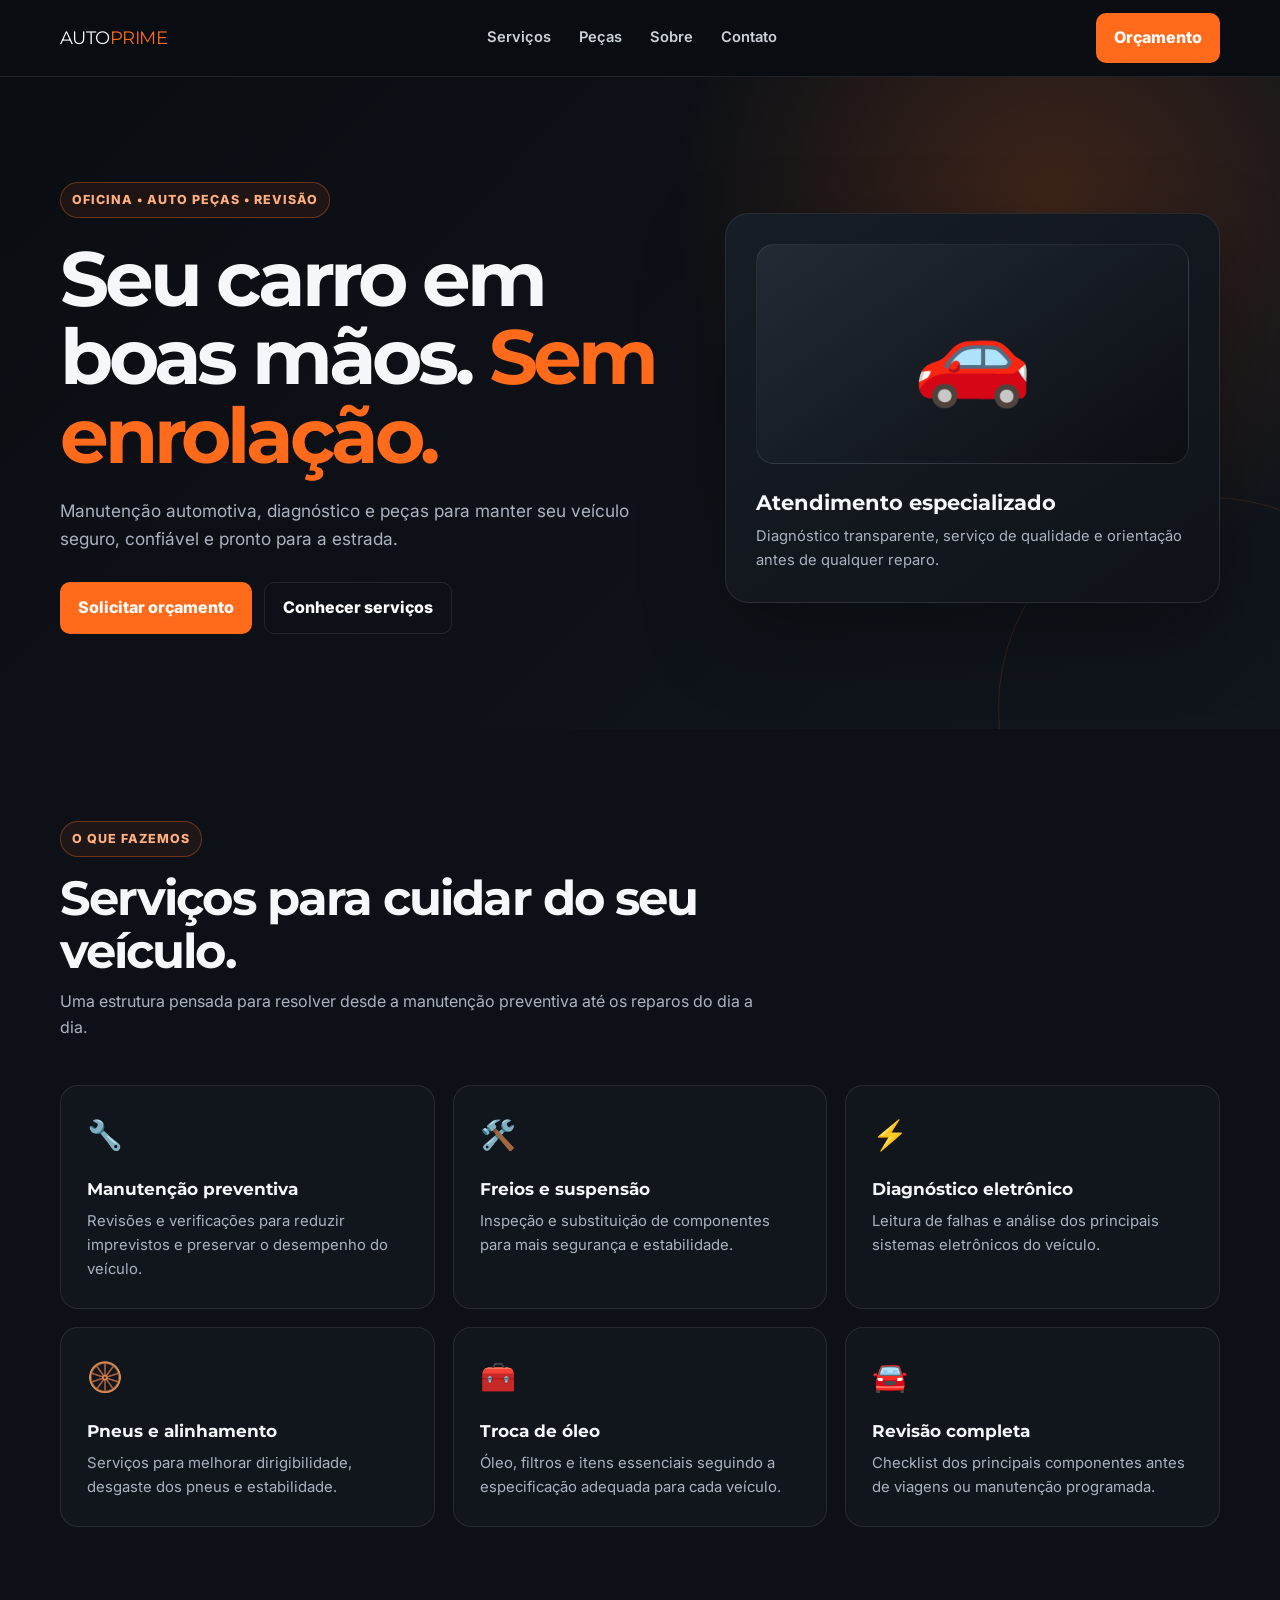
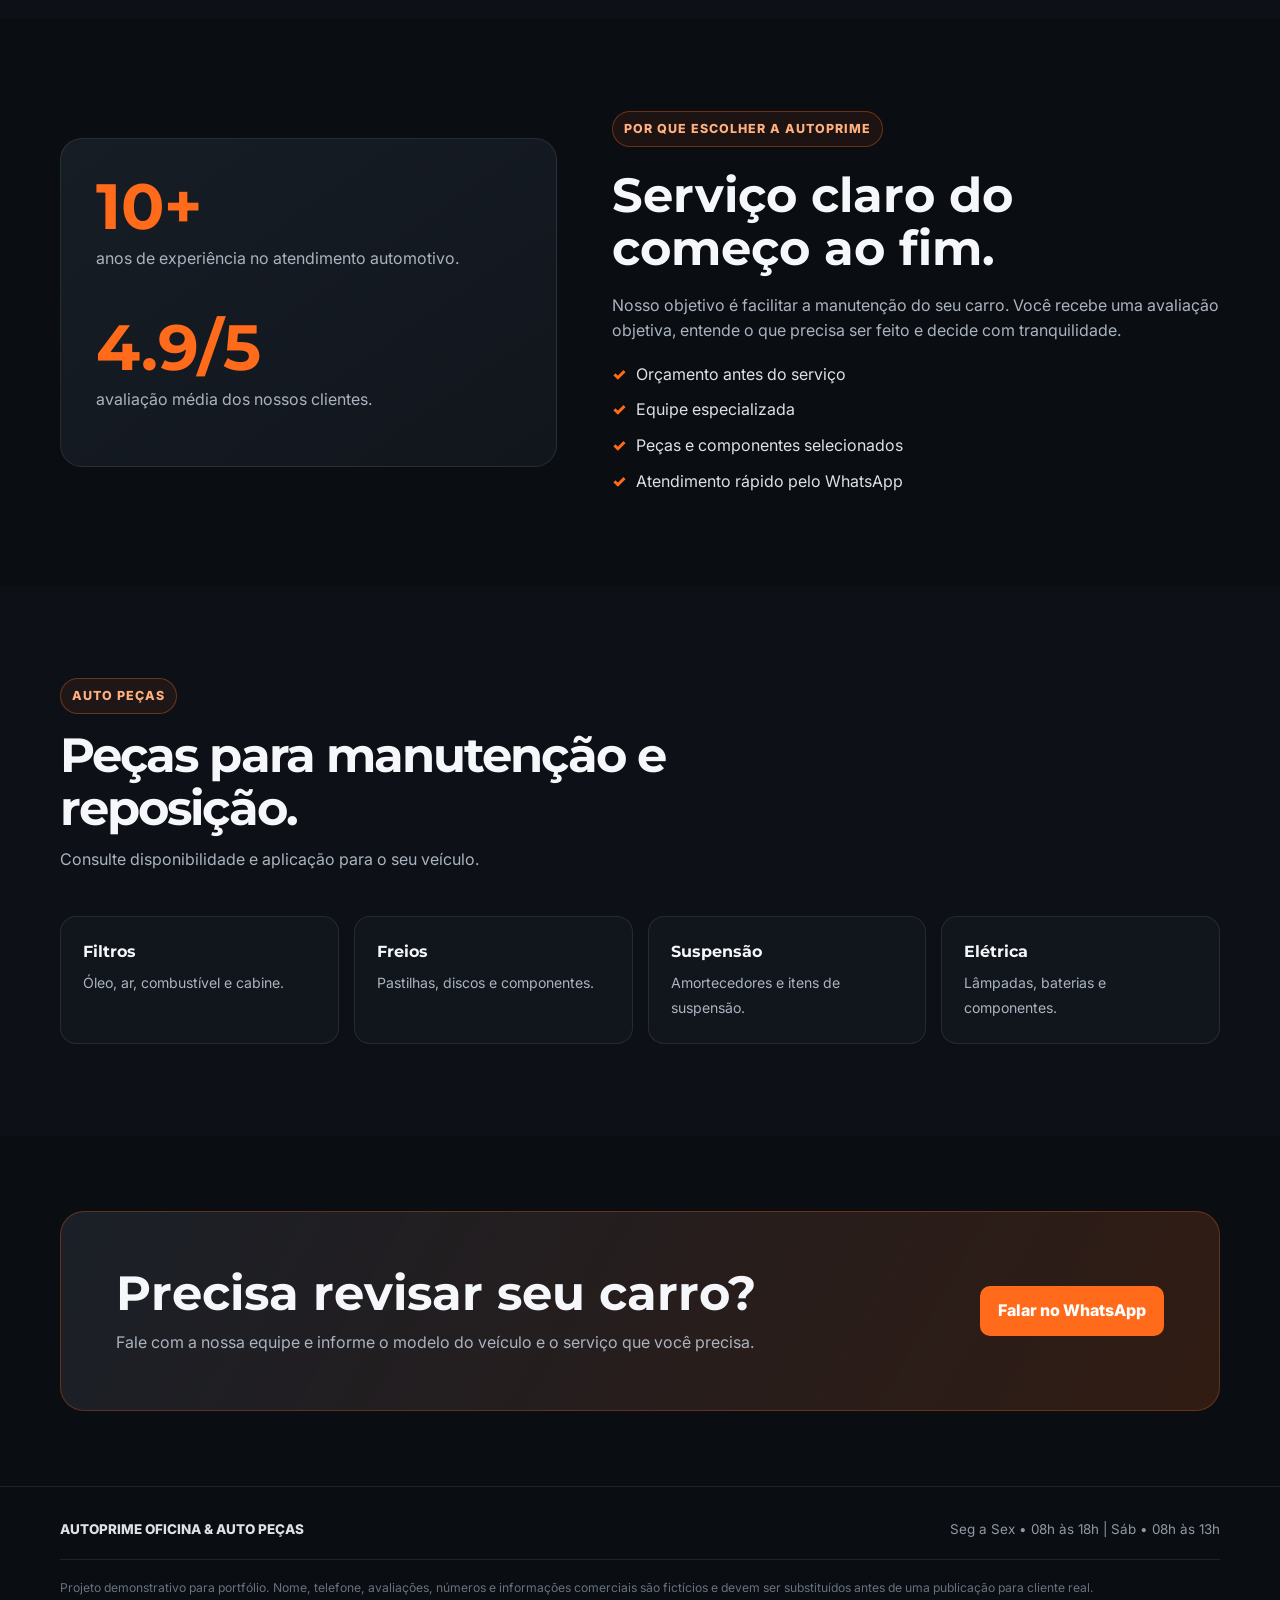
==== index.html @ 8d93ca5b "feat: criar landing page da oficina e auto peças" ====
<!DOCTYPE html>
<html lang="pt-BR">
<head>
  <meta charset="UTF-8">
  <meta name="viewport" content="width=device-width, initial-scale=1.0">
  <meta name="description" content="AutoPrime Oficina & Auto Peças. Manutenção automotiva, revisão e peças para seu veículo.">
  <title>AutoPrime | Oficina & Auto Peças</title>
  <link rel="preconnect" href="https://fonts.googleapis.com">
  <link rel="preconnect" href="https://fonts.gstatic.com" crossorigin>
  <link href="https://fonts.googleapis.com/css2?family=Inter:wght@400;500;600;700;800&family=Montserrat:wght@700;800;900&display=swap" rel="stylesheet">
  <style>
    :root{--bg:#0a0d12;--surface:#11161d;--surface2:#171d25;--text:#f5f7fa;--muted:#aab3bf;--accent:#ff6b1a;--accent2:#ff8a3d;--line:rgba(255,255,255,.09);--max:1160px}
    *{box-sizing:border-box;margin:0;padding:0}
    html{scroll-behavior:smooth}
    body{font-family:Inter,Arial,sans-serif;background:var(--bg);color:var(--text);line-height:1.6}
    a{text-decoration:none;color:inherit}
    .container{width:min(var(--max),92%);margin:auto}
    .nav{position:sticky;top:0;z-index:20;background:rgba(10,13,18,.88);backdrop-filter:blur(14px);border-bottom:1px solid var(--line)}
    .nav-inner{height:76px;display:flex;align-items:center;justify-content:space-between}
    .logo{font-family:Montserrat;font-size:1.15rem;letter-spacing:-.03em}.logo span{color:var(--accent)}
    .links{display:flex;gap:28px;align-items:center;color:#cbd2da;font-size:.92rem;font-weight:600}.links a:hover{color:#fff}
    .nav-cta,.btn{background:var(--accent);color:#fff;padding:12px 18px;border-radius:10px;font-weight:800;display:inline-flex;align-items:center;justify-content:center;transition:.2s}.nav-cta:hover,.btn:hover{background:var(--accent2);transform:translateY(-2px)}
    .menu{display:none;background:none;border:0;color:#fff;font-size:1.5rem}
    .hero{position:relative;overflow:hidden;padding:105px 0 95px;background:radial-gradient(circle at 82% 20%,rgba(255,107,26,.2),transparent 32%),linear-gradient(135deg,#0a0d12,#11161d)}
    .hero:after{content:"";position:absolute;width:420px;height:420px;border:1px solid rgba(255,107,26,.15);border-radius:50%;right:-140px;bottom:-190px}
    .hero-grid{display:grid;grid-template-columns:1.1fr .9fr;gap:60px;align-items:center;position:relative;z-index:1}
    .eyebrow{display:inline-flex;padding:7px 11px;border:1px solid rgba(255,107,26,.35);border-radius:999px;color:#ffb07e;background:rgba(255,107,26,.08);font-size:.78rem;font-weight:800;text-transform:uppercase;letter-spacing:.08em;margin-bottom:22px}
    h1{font-family:Montserrat;font-size:clamp(2.5rem,6vw,5rem);line-height:1.02;letter-spacing:-.055em;margin-bottom:22px}h1 span{color:var(--accent)}
    .hero p{max-width:620px;color:var(--muted);font-size:1.08rem;margin-bottom:30px}.actions{display:flex;gap:12px;flex-wrap:wrap}.btn.secondary{background:transparent;border:1px solid var(--line)}.btn.secondary:hover{background:var(--surface2)}
    .hero-card{background:linear-gradient(145deg,#171d25,#0f1319);border:1px solid var(--line);border-radius:24px;padding:30px;box-shadow:0 30px 80px rgba(0,0,0,.35)}
    .car-icon{height:220px;border-radius:18px;background:linear-gradient(145deg,#222a34,#0b0e13);display:flex;align-items:center;justify-content:center;font-size:6rem;margin-bottom:22px;border:1px solid var(--line)}
    .hero-card h3{font-family:Montserrat;font-size:1.3rem;margin-bottom:6px}.hero-card p{font-size:.92rem;margin:0}
    section{padding:92px 0}.section-head{max-width:700px;margin-bottom:44px}.section-head .eyebrow{margin-bottom:15px}.section-head h2{font-family:Montserrat;font-size:clamp(2rem,4vw,3rem);letter-spacing:-.04em;line-height:1.1;margin-bottom:12px}.section-head p{color:var(--muted)}
    .services{background:#0d1117}.grid{display:grid;grid-template-columns:repeat(3,1fr);gap:18px}.card{background:var(--surface);border:1px solid var(--line);border-radius:18px;padding:26px;transition:.25s}.card:hover{transform:translateY(-5px);border-color:rgba(255,107,26,.35)}.icon{font-size:1.8rem;margin-bottom:17px}.card h3{font-family:Montserrat;font-size:1.08rem;margin-bottom:8px}.card p{color:var(--muted);font-size:.93rem}
    .about-grid{display:grid;grid-template-columns:.9fr 1.1fr;gap:55px;align-items:center}.about-box{background:linear-gradient(145deg,var(--surface2),var(--surface));border:1px solid var(--line);border-radius:22px;padding:35px}.about-box strong{font-family:Montserrat;font-size:4rem;line-height:1;color:var(--accent);display:block;margin-bottom:8px}.about h2{font-family:Montserrat;font-size:clamp(2rem,4vw,3rem);line-height:1.1;margin-bottom:18px}.about p{color:var(--muted);margin-bottom:18px}.checks{display:grid;gap:10px;color:#dce2e8}.checks div:before{content:"✓";color:var(--accent);font-weight:900;margin-right:10px}
    .parts{background:#0d1117}.parts-grid{display:grid;grid-template-columns:repeat(4,1fr);gap:15px}.part{padding:22px;background:var(--surface);border:1px solid var(--line);border-radius:16px}.part b{display:block;font-family:Montserrat;margin-bottom:5px}.part span{color:var(--muted);font-size:.88rem}
    .cta{padding:75px 0}.cta-box{background:linear-gradient(120deg,#1b2028,rgba(255,107,26,.16));border:1px solid rgba(255,107,26,.28);border-radius:24px;padding:55px;display:flex;justify-content:space-between;align-items:center;gap:30px}.cta h2{font-family:Montserrat;font-size:clamp(1.8rem,4vw,3rem);line-height:1.1;margin-bottom:10px}.cta p{color:var(--muted);max-width:650px}
    footer{border-top:1px solid var(--line);padding:32px 0;color:#8f99a5;font-size:.84rem}.footer-inner{display:flex;justify-content:space-between;gap:20px;flex-wrap:wrap}.footer-brand{color:#dce2e8;font-weight:800}.demo{margin-top:18px;padding-top:18px;border-top:1px solid var(--line);font-size:.76rem;color:#68727e}
    @media(max-width:850px){.links{display:none}.menu{display:block}.hero-grid,.about-grid{grid-template-columns:1fr}.grid{grid-template-columns:1fr 1fr}.parts-grid{grid-template-columns:1fr 1fr}.hero{padding:75px 0}.car-icon{height:180px}.cta-box{padding:35px;flex-direction:column;align-items:flex-start}}
    @media(max-width:560px){section{padding:68px 0}.grid,.parts-grid{grid-template-columns:1fr}.hero h1{font-size:2.7rem}.nav-cta{display:none}.hero-card{padding:20px}.cta-box{padding:28px}.footer-inner{flex-direction:column}}
  </style>
</head>
<body>
  <header class="nav">
    <div class="container nav-inner">
      <a class="logo" href="#inicio">AUTO<span>PRIME</span></a>
      <nav class="links"><a href="#servicos">Serviços</a><a href="#pecas">Peças</a><a href="#sobre">Sobre</a><a href="#contato">Contato</a></nav>
      <a class="nav-cta" href="https://wa.me/5511999999999" target="_blank" rel="noopener">Orçamento</a>
      <button class="menu" aria-label="Menu">☰</button>
    </div>
  </header>

  <main id="inicio">
    <section class="hero">
      <div class="container hero-grid">
        <div>
          <div class="eyebrow">Oficina • Auto Peças • Revisão</div>
          <h1>Seu carro em boas mãos. <span>Sem enrolação.</span></h1>
          <p>Manutenção automotiva, diagnóstico e peças para manter seu veículo seguro, confiável e pronto para a estrada.</p>
          <div class="actions"><a class="btn" href="https://wa.me/5511999999999" target="_blank" rel="noopener">Solicitar orçamento</a><a class="btn secondary" href="#servicos">Conhecer serviços</a></div>
        </div>
        <div class="hero-card"><div class="car-icon">🚗</div><h3>Atendimento especializado</h3><p>Diagnóstico transparente, serviço de qualidade e orientação antes de qualquer reparo.</p></div>
      </div>
    </section>

    <section class="services" id="servicos">
      <div class="container">
        <div class="section-head"><div class="eyebrow">O que fazemos</div><h2>Serviços para cuidar do seu veículo.</h2><p>Uma estrutura pensada para resolver desde a manutenção preventiva até os reparos do dia a dia.</p></div>
        <div class="grid">
          <article class="card"><div class="icon">🔧</div><h3>Manutenção preventiva</h3><p>Revisões e verificações para reduzir imprevistos e preservar o desempenho do veículo.</p></article>
          <article class="card"><div class="icon">🛠️</div><h3>Freios e suspensão</h3><p>Inspeção e substituição de componentes para mais segurança e estabilidade.</p></article>
          <article class="card"><div class="icon">⚡</div><h3>Diagnóstico eletrônico</h3><p>Leitura de falhas e análise dos principais sistemas eletrônicos do veículo.</p></article>
          <article class="card"><div class="icon">🛞</div><h3>Pneus e alinhamento</h3><p>Serviços para melhorar dirigibilidade, desgaste dos pneus e estabilidade.</p></article>
          <article class="card"><div class="icon">🧰</div><h3>Troca de óleo</h3><p>Óleo, filtros e itens essenciais seguindo a especificação adequada para cada veículo.</p></article>
          <article class="card"><div class="icon">🚘</div><h3>Revisão completa</h3><p>Checklist dos principais componentes antes de viagens ou manutenção programada.</p></article>
        </div>
      </div>
    </section>

    <section class="about" id="sobre">
      <div class="container about-grid">
        <div class="about-box"><strong>10+</strong><p>anos de experiência no atendimento automotivo.</p><br><strong>4.9/5</strong><p>avaliação média dos nossos clientes.</p></div>
        <div><div class="eyebrow">Por que escolher a AutoPrime</div><h2>Serviço claro do começo ao fim.</h2><p>Nosso objetivo é facilitar a manutenção do seu carro. Você recebe uma avaliação objetiva, entende o que precisa ser feito e decide com tranquilidade.</p><div class="checks"><div>Orçamento antes do serviço</div><div>Equipe especializada</div><div>Peças e componentes selecionados</div><div>Atendimento rápido pelo WhatsApp</div></div></div>
      </div>
    </section>

    <section class="parts" id="pecas">
      <div class="container">
        <div class="section-head"><div class="eyebrow">Auto peças</div><h2>Peças para manutenção e reposição.</h2><p>Consulte disponibilidade e aplicação para o seu veículo.</p></div>
        <div class="parts-grid">
          <div class="part"><b>Filtros</b><span>Óleo, ar, combustível e cabine.</span></div>
          <div class="part"><b>Freios</b><span>Pastilhas, discos e componentes.</span></div>
          <div class="part"><b>Suspensão</b><span>Amortecedores e itens de suspensão.</span></div>
          <div class="part"><b>Elétrica</b><span>Lâmpadas, baterias e componentes.</span></div>
        </div>
      </div>
    </section>

    <section class="cta" id="contato">
      <div class="container"><div class="cta-box"><div><h2>Precisa revisar seu carro?</h2><p>Fale com a nossa equipe e informe o modelo do veículo e o serviço que você precisa.</p></div><a class="btn" href="https://wa.me/5511999999999" target="_blank" rel="noopener">Falar no WhatsApp</a></div></div>
    </section>
  </main>

  <footer>
    <div class="container">
      <div class="footer-inner"><div class="footer-brand">AUTOPRIME OFICINA & AUTO PEÇAS</div><div>Seg a Sex • 08h às 18h | Sáb • 08h às 13h</div></div>
      <div class="demo">Projeto demonstrativo para portfólio. Nome, telefone, avaliações, números e informações comerciais são fictícios e devem ser substituídos antes de uma publicação para cliente real.</div>
    </div>
  </footer>
</body>
</html>
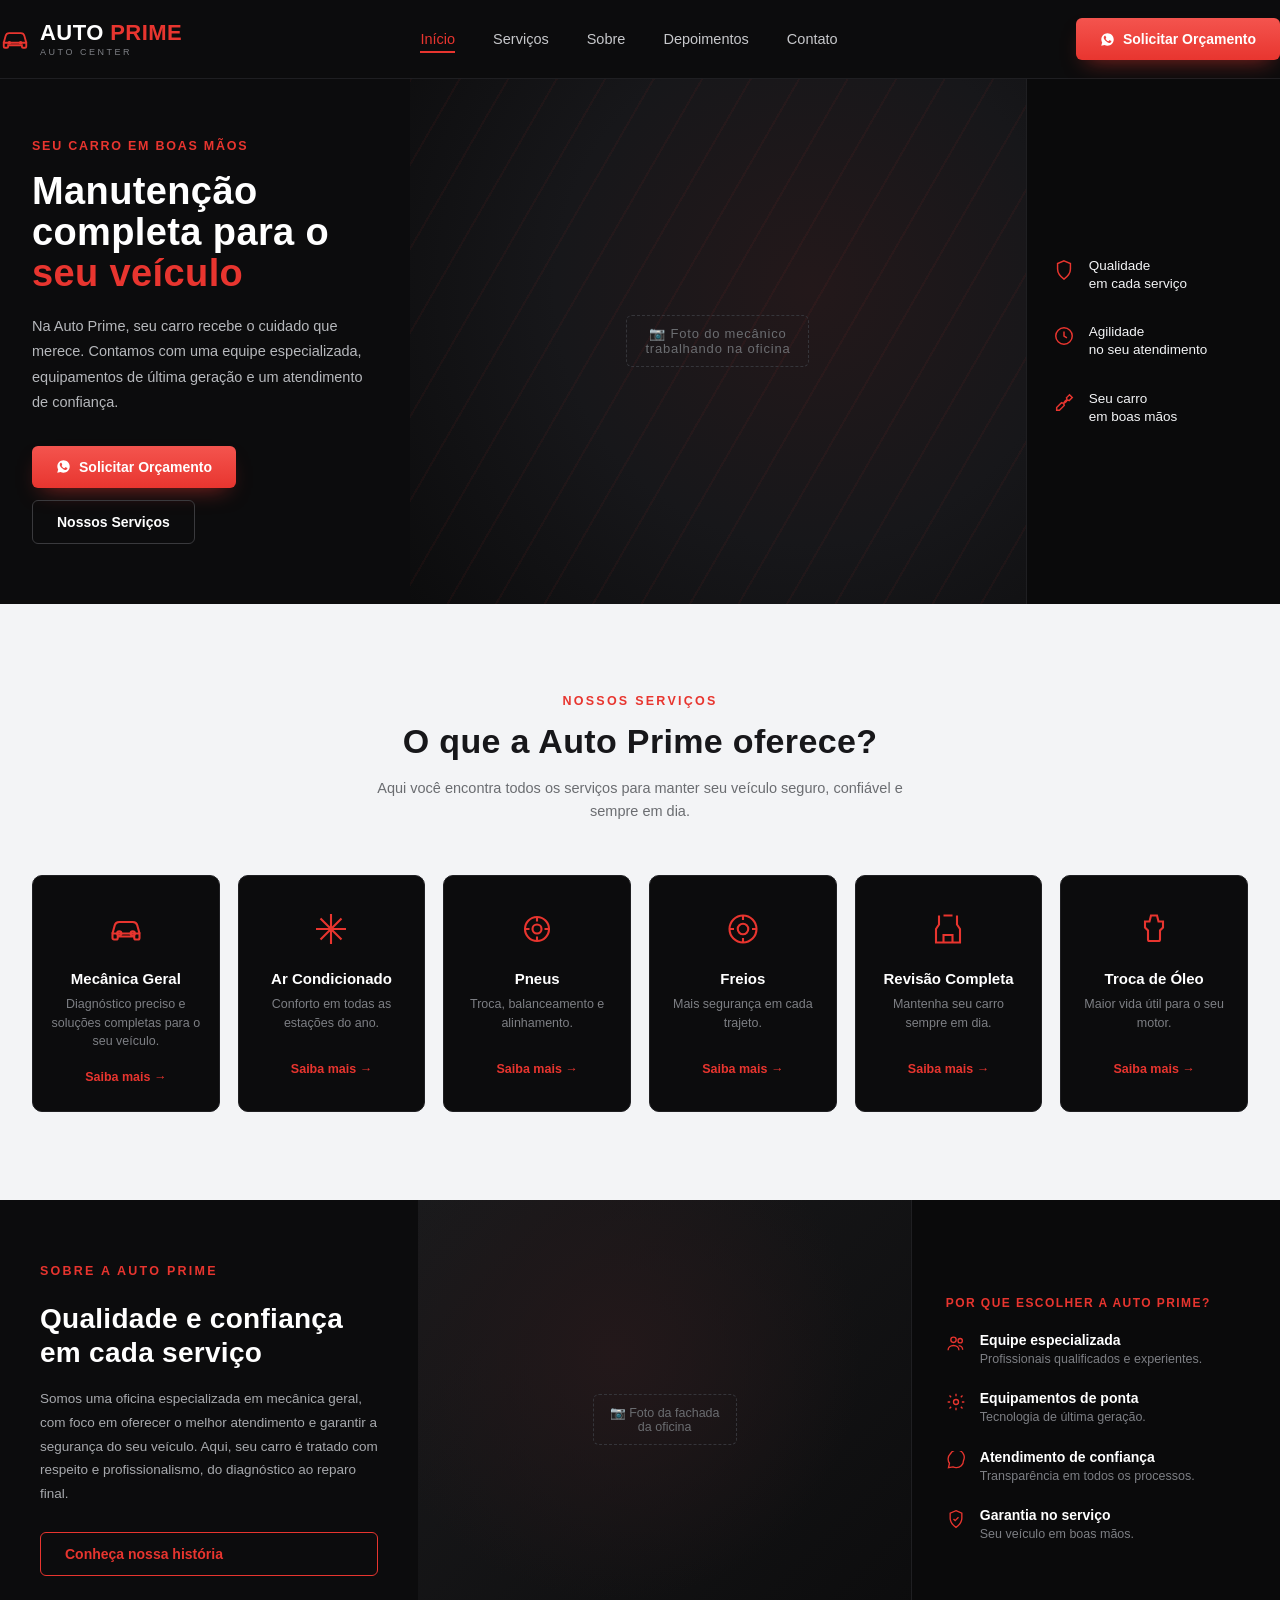
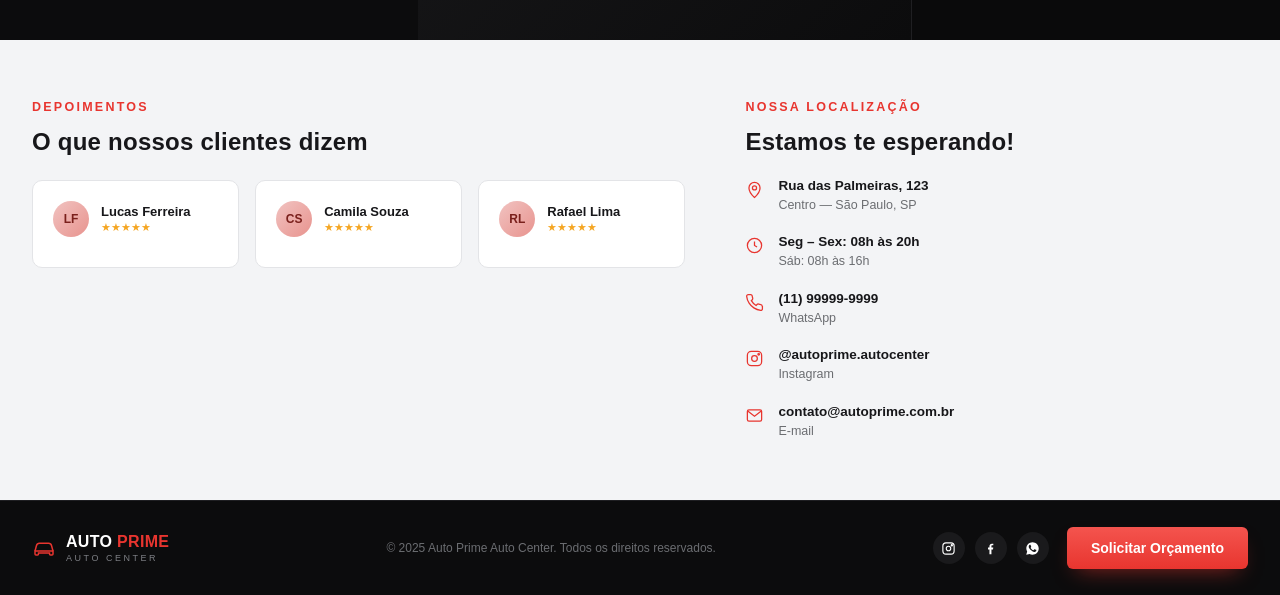
==== commit 54a122cf: "Ajustes na Ladingpage" ====
--- a/index.html
+++ b/index.html
@@ -1,111 +1,291 @@
 <!DOCTYPE html>
 <html lang="pt-BR">
 <head>
-  <meta charset="UTF-8">
-  <meta name="viewport" content="width=device-width, initial-scale=1.0">
-  <meta name="description" content="AutoPrime Oficina & Auto Peças. Manutenção automotiva, revisão e peças para seu veículo.">
-  <title>AutoPrime | Oficina & Auto Peças</title>
-  <link rel="preconnect" href="https://fonts.googleapis.com">
-  <link rel="preconnect" href="https://fonts.gstatic.com" crossorigin>
-  <link href="https://fonts.googleapis.com/css2?family=Inter:wght@400;500;600;700;800&family=Montserrat:wght@700;800;900&display=swap" rel="stylesheet">
-  <style>
-    :root{--bg:#0a0d12;--surface:#11161d;--surface2:#171d25;--text:#f5f7fa;--muted:#aab3bf;--accent:#ff6b1a;--accent2:#ff8a3d;--line:rgba(255,255,255,.09);--max:1160px}
-    *{box-sizing:border-box;margin:0;padding:0}
-    html{scroll-behavior:smooth}
-    body{font-family:Inter,Arial,sans-serif;background:var(--bg);color:var(--text);line-height:1.6}
-    a{text-decoration:none;color:inherit}
-    .container{width:min(var(--max),92%);margin:auto}
-    .nav{position:sticky;top:0;z-index:20;background:rgba(10,13,18,.88);backdrop-filter:blur(14px);border-bottom:1px solid var(--line)}
-    .nav-inner{height:76px;display:flex;align-items:center;justify-content:space-between}
-    .logo{font-family:Montserrat;font-size:1.15rem;letter-spacing:-.03em}.logo span{color:var(--accent)}
-    .links{display:flex;gap:28px;align-items:center;color:#cbd2da;font-size:.92rem;font-weight:600}.links a:hover{color:#fff}
-    .nav-cta,.btn{background:var(--accent);color:#fff;padding:12px 18px;border-radius:10px;font-weight:800;display:inline-flex;align-items:center;justify-content:center;transition:.2s}.nav-cta:hover,.btn:hover{background:var(--accent2);transform:translateY(-2px)}
-    .menu{display:none;background:none;border:0;color:#fff;font-size:1.5rem}
-    .hero{position:relative;overflow:hidden;padding:105px 0 95px;background:radial-gradient(circle at 82% 20%,rgba(255,107,26,.2),transparent 32%),linear-gradient(135deg,#0a0d12,#11161d)}
-    .hero:after{content:"";position:absolute;width:420px;height:420px;border:1px solid rgba(255,107,26,.15);border-radius:50%;right:-140px;bottom:-190px}
-    .hero-grid{display:grid;grid-template-columns:1.1fr .9fr;gap:60px;align-items:center;position:relative;z-index:1}
-    .eyebrow{display:inline-flex;padding:7px 11px;border:1px solid rgba(255,107,26,.35);border-radius:999px;color:#ffb07e;background:rgba(255,107,26,.08);font-size:.78rem;font-weight:800;text-transform:uppercase;letter-spacing:.08em;margin-bottom:22px}
-    h1{font-family:Montserrat;font-size:clamp(2.5rem,6vw,5rem);line-height:1.02;letter-spacing:-.055em;margin-bottom:22px}h1 span{color:var(--accent)}
-    .hero p{max-width:620px;color:var(--muted);font-size:1.08rem;margin-bottom:30px}.actions{display:flex;gap:12px;flex-wrap:wrap}.btn.secondary{background:transparent;border:1px solid var(--line)}.btn.secondary:hover{background:var(--surface2)}
-    .hero-card{background:linear-gradient(145deg,#171d25,#0f1319);border:1px solid var(--line);border-radius:24px;padding:30px;box-shadow:0 30px 80px rgba(0,0,0,.35)}
-    .car-icon{height:220px;border-radius:18px;background:linear-gradient(145deg,#222a34,#0b0e13);display:flex;align-items:center;justify-content:center;font-size:6rem;margin-bottom:22px;border:1px solid var(--line)}
-    .hero-card h3{font-family:Montserrat;font-size:1.3rem;margin-bottom:6px}.hero-card p{font-size:.92rem;margin:0}
-    section{padding:92px 0}.section-head{max-width:700px;margin-bottom:44px}.section-head .eyebrow{margin-bottom:15px}.section-head h2{font-family:Montserrat;font-size:clamp(2rem,4vw,3rem);letter-spacing:-.04em;line-height:1.1;margin-bottom:12px}.section-head p{color:var(--muted)}
-    .services{background:#0d1117}.grid{display:grid;grid-template-columns:repeat(3,1fr);gap:18px}.card{background:var(--surface);border:1px solid var(--line);border-radius:18px;padding:26px;transition:.25s}.card:hover{transform:translateY(-5px);border-color:rgba(255,107,26,.35)}.icon{font-size:1.8rem;margin-bottom:17px}.card h3{font-family:Montserrat;font-size:1.08rem;margin-bottom:8px}.card p{color:var(--muted);font-size:.93rem}
-    .about-grid{display:grid;grid-template-columns:.9fr 1.1fr;gap:55px;align-items:center}.about-box{background:linear-gradient(145deg,var(--surface2),var(--surface));border:1px solid var(--line);border-radius:22px;padding:35px}.about-box strong{font-family:Montserrat;font-size:4rem;line-height:1;color:var(--accent);display:block;margin-bottom:8px}.about h2{font-family:Montserrat;font-size:clamp(2rem,4vw,3rem);line-height:1.1;margin-bottom:18px}.about p{color:var(--muted);margin-bottom:18px}.checks{display:grid;gap:10px;color:#dce2e8}.checks div:before{content:"✓";color:var(--accent);font-weight:900;margin-right:10px}
-    .parts{background:#0d1117}.parts-grid{display:grid;grid-template-columns:repeat(4,1fr);gap:15px}.part{padding:22px;background:var(--surface);border:1px solid var(--line);border-radius:16px}.part b{display:block;font-family:Montserrat;margin-bottom:5px}.part span{color:var(--muted);font-size:.88rem}
-    .cta{padding:75px 0}.cta-box{background:linear-gradient(120deg,#1b2028,rgba(255,107,26,.16));border:1px solid rgba(255,107,26,.28);border-radius:24px;padding:55px;display:flex;justify-content:space-between;align-items:center;gap:30px}.cta h2{font-family:Montserrat;font-size:clamp(1.8rem,4vw,3rem);line-height:1.1;margin-bottom:10px}.cta p{color:var(--muted);max-width:650px}
-    footer{border-top:1px solid var(--line);padding:32px 0;color:#8f99a5;font-size:.84rem}.footer-inner{display:flex;justify-content:space-between;gap:20px;flex-wrap:wrap}.footer-brand{color:#dce2e8;font-weight:800}.demo{margin-top:18px;padding-top:18px;border-top:1px solid var(--line);font-size:.76rem;color:#68727e}
-    @media(max-width:850px){.links{display:none}.menu{display:block}.hero-grid,.about-grid{grid-template-columns:1fr}.grid{grid-template-columns:1fr 1fr}.parts-grid{grid-template-columns:1fr 1fr}.hero{padding:75px 0}.car-icon{height:180px}.cta-box{padding:35px;flex-direction:column;align-items:flex-start}}
-    @media(max-width:560px){section{padding:68px 0}.grid,.parts-grid{grid-template-columns:1fr}.hero h1{font-size:2.7rem}.nav-cta{display:none}.hero-card{padding:20px}.cta-box{padding:28px}.footer-inner{flex-direction:column}}
-  </style>
+<meta charset="UTF-8">
+<meta name="viewport" content="width=device-width, initial-scale=1.0">
+<title>Auto Prime Auto Center — Manutenção completa para o seu veículo</title>
+<link rel="preconnect" href="https://fonts.googleapis.com">
+<link rel="preconnect" href="https://fonts.gstatic.com" crossorigin>
+<link href="https://fonts.googleapis.com/css2?family=Poppins:wght@300;400;500;600;700;800&family=Rajdhani:wght@600;700&display=swap" rel="stylesheet">
+<link rel="stylesheet" href="Css/index.css">
 </head>
 <body>
-  <header class="nav">
-    <div class="container nav-inner">
-      <a class="logo" href="#inicio">AUTO<span>PRIME</span></a>
-      <nav class="links"><a href="#servicos">Serviços</a><a href="#pecas">Peças</a><a href="#sobre">Sobre</a><a href="#contato">Contato</a></nav>
-      <a class="nav-cta" href="https://wa.me/5511999999999" target="_blank" rel="noopener">Orçamento</a>
-      <button class="menu" aria-label="Menu">☰</button>
-    </div>
-  </header>
-
-  <main id="inicio">
-    <section class="hero">
-      <div class="container hero-grid">
-        <div>
-          <div class="eyebrow">Oficina • Auto Peças • Revisão</div>
-          <h1>Seu carro em boas mãos. <span>Sem enrolação.</span></h1>
-          <p>Manutenção automotiva, diagnóstico e peças para manter seu veículo seguro, confiável e pronto para a estrada.</p>
-          <div class="actions"><a class="btn" href="https://wa.me/5511999999999" target="_blank" rel="noopener">Solicitar orçamento</a><a class="btn secondary" href="#servicos">Conhecer serviços</a></div>
-        </div>
-        <div class="hero-card"><div class="car-icon">🚗</div><h3>Atendimento especializado</h3><p>Diagnóstico transparente, serviço de qualidade e orientação antes de qualquer reparo.</p></div>
-      </div>
-    </section>
-
-    <section class="services" id="servicos">
-      <div class="container">
-        <div class="section-head"><div class="eyebrow">O que fazemos</div><h2>Serviços para cuidar do seu veículo.</h2><p>Uma estrutura pensada para resolver desde a manutenção preventiva até os reparos do dia a dia.</p></div>
-        <div class="grid">
-          <article class="card"><div class="icon">🔧</div><h3>Manutenção preventiva</h3><p>Revisões e verificações para reduzir imprevistos e preservar o desempenho do veículo.</p></article>
-          <article class="card"><div class="icon">🛠️</div><h3>Freios e suspensão</h3><p>Inspeção e substituição de componentes para mais segurança e estabilidade.</p></article>
-          <article class="card"><div class="icon">⚡</div><h3>Diagnóstico eletrônico</h3><p>Leitura de falhas e análise dos principais sistemas eletrônicos do veículo.</p></article>
-          <article class="card"><div class="icon">🛞</div><h3>Pneus e alinhamento</h3><p>Serviços para melhorar dirigibilidade, desgaste dos pneus e estabilidade.</p></article>
-          <article class="card"><div class="icon">🧰</div><h3>Troca de óleo</h3><p>Óleo, filtros e itens essenciais seguindo a especificação adequada para cada veículo.</p></article>
-          <article class="card"><div class="icon">🚘</div><h3>Revisão completa</h3><p>Checklist dos principais componentes antes de viagens ou manutenção programada.</p></article>
-        </div>
-      </div>
-    </section>
-
-    <section class="about" id="sobre">
-      <div class="container about-grid">
-        <div class="about-box"><strong>10+</strong><p>anos de experiência no atendimento automotivo.</p><br><strong>4.9/5</strong><p>avaliação média dos nossos clientes.</p></div>
-        <div><div class="eyebrow">Por que escolher a AutoPrime</div><h2>Serviço claro do começo ao fim.</h2><p>Nosso objetivo é facilitar a manutenção do seu carro. Você recebe uma avaliação objetiva, entende o que precisa ser feito e decide com tranquilidade.</p><div class="checks"><div>Orçamento antes do serviço</div><div>Equipe especializada</div><div>Peças e componentes selecionados</div><div>Atendimento rápido pelo WhatsApp</div></div></div>
-      </div>
-    </section>
-
-    <section class="parts" id="pecas">
-      <div class="container">
-        <div class="section-head"><div class="eyebrow">Auto peças</div><h2>Peças para manutenção e reposição.</h2><p>Consulte disponibilidade e aplicação para o seu veículo.</p></div>
-        <div class="parts-grid">
-          <div class="part"><b>Filtros</b><span>Óleo, ar, combustível e cabine.</span></div>
-          <div class="part"><b>Freios</b><span>Pastilhas, discos e componentes.</span></div>
-          <div class="part"><b>Suspensão</b><span>Amortecedores e itens de suspensão.</span></div>
-          <div class="part"><b>Elétrica</b><span>Lâmpadas, baterias e componentes.</span></div>
-        </div>
-      </div>
-    </section>
-
-    <section class="cta" id="contato">
-      <div class="container"><div class="cta-box"><div><h2>Precisa revisar seu carro?</h2><p>Fale com a nossa equipe e informe o modelo do veículo e o serviço que você precisa.</p></div><a class="btn" href="https://wa.me/5511999999999" target="_blank" rel="noopener">Falar no WhatsApp</a></div></div>
-    </section>
-  </main>
-
-  <footer>
-    <div class="container">
-      <div class="footer-inner"><div class="footer-brand">AUTOPRIME OFICINA & AUTO PEÇAS</div><div>Seg a Sex • 08h às 18h | Sáb • 08h às 13h</div></div>
-      <div class="demo">Projeto demonstrativo para portfólio. Nome, telefone, avaliações, números e informações comerciais são fictícios e devem ser substituídos antes de uma publicação para cliente real.</div>
-    </div>
-  </footer>
+
+<header>
+  <div class="container nav-wrap">
+    <div class="logo">
+      <svg width="30" height="30" viewBox="0 0 24 24" fill="none" stroke="currentColor" stroke-width="1.5">
+        <path d="M3 15l1.5-5.5A3 3 0 0 1 7.4 7.3h9.2a3 3 0 0 1 2.9 2.2L21 15"/>
+        <path d="M3 15h18v3a1 1 0 0 1-1 1h-1.5a1 1 0 0 1-1-1v-1h-11v1a1 1 0 0 1-1 1H4a1 1 0 0 1-1-1z"/>
+        <circle cx="7.5" cy="15" r="1.4" fill="currentColor" stroke="none"/>
+        <circle cx="16.5" cy="15" r="1.4" fill="currentColor" stroke="none"/>
+      </svg>
+      <div class="logo-text">
+        <div class="top">AUTO <span>PRIME</span></div>
+        <div class="bottom">AUTO CENTER</div>
+      </div>
+    </div>
+
+    <nav class="main-nav">
+      <ul>
+        <li><a href="#inicio" class="active">Início</a></li>
+        <li><a href="#servicos">Serviços</a></li>
+        <li><a href="#sobre">Sobre</a></li>
+        <li><a href="#depoimentos">Depoimentos</a></li>
+        <li><a href="#contato">Contato</a></li>
+      </ul>
+    </nav>
+
+    <a href="https://wa.me/5511999999999" class="btn btn-red" target="_blank" rel="noopener">
+      <svg width="15" height="15" viewBox="0 0 24 24" fill="currentColor"><path d="M12.04 2C6.58 2 2.13 6.45 2.13 11.91c0 1.75.46 3.45 1.32 4.95L2 22l5.28-1.39a9.9 9.9 0 0 0 4.76 1.21h.01c5.46 0 9.9-4.45 9.9-9.91C21.96 6.45 17.5 2 12.04 2zm5.83 14.07c-.24.68-1.4 1.3-1.93 1.35-.5.05-1.06.24-3.6-.79-3.05-1.24-4.98-4.31-5.13-4.51-.15-.2-1.22-1.63-1.22-3.1s.76-2.2 1.03-2.5c.27-.3.6-.37.79-.37h.57c.18 0 .43-.07.66.5.24.6.82 2.06.9 2.2.07.15.12.32.02.52-.1.2-.15.32-.3.5-.15.17-.32.39-.45.52-.15.15-.31.31-.14.61.18.3.79 1.3 1.7 2.1 1.16 1.04 2.14 1.36 2.44 1.51.3.15.48.13.65-.08.18-.2.75-.87.95-1.17.2-.3.4-.25.66-.15.28.1 1.75.83 2.05.98.3.15.5.22.57.35.08.13.08.75-.16 1.43z"/></svg>
+      Solicitar Orçamento
+    </a>
+  </div>
+</header>
+
+<section class="hero" id="inicio">
+  <div class="hero-grid">
+    <div class="hero-copy">
+      <div class="eyebrow">SEU CARRO EM BOAS MÃOS</div>
+      <h1>Manutenção completa para o <span class="accent">seu veículo</span></h1>
+      <p>Na Auto Prime, seu carro recebe o cuidado que merece. Contamos com uma equipe especializada, equipamentos de última geração e um atendimento de confiança.</p>
+      <div class="hero-ctas">
+        <a href="https://wa.me/5511999999999" class="btn btn-red" target="_blank" rel="noopener">
+          <svg width="15" height="15" viewBox="0 0 24 24" fill="currentColor"><path d="M12.04 2C6.58 2 2.13 6.45 2.13 11.91c0 1.75.46 3.45 1.32 4.95L2 22l5.28-1.39a9.9 9.9 0 0 0 4.76 1.21h.01c5.46 0 9.9-4.45 9.9-9.91C21.96 6.45 17.5 2 12.04 2zm5.83 14.07c-.24.68-1.4 1.3-1.93 1.35-.5.05-1.06.24-3.6-.79-3.05-1.24-4.98-4.31-5.13-4.51-.15-.2-1.22-1.63-1.22-3.1s.76-2.2 1.03-2.5c.27-.3.6-.37.79-.37h.57c.18 0 .43-.07.66.5.24.6.82 2.06.9 2.2.07.15.12.32.02.52-.1.2-.15.32-.3.5-.15.17-.32.39-.45.52-.15.15-.31.31-.14.61.18.3.79 1.3 1.7 2.1 1.16 1.04 2.14 1.36 2.44 1.51.3.15.48.13.65-.08.18-.2.75-.87.95-1.17.2-.3.4-.25.66-.15.28.1 1.75.83 2.05.98.3.15.5.22.57.35.08.13.08.75-.16 1.43z"/></svg>
+          Solicitar Orçamento
+        </a>
+        <a href="#servicos" class="btn btn-outline-dark">Nossos Serviços</a>
+      </div>
+    </div>
+
+    <div class="hero-img-wrap">
+      <div class="hero-img-placeholder">
+        <span>📷 Foto do mecânico<br>trabalhando na oficina</span>
+      </div>
+    </div>
+
+    <div class="hero-side">
+      <div class="hero-feature">
+        <svg width="22" height="22" viewBox="0 0 24 24" fill="none" stroke="currentColor" stroke-width="1.6"><path d="M12 2l7 3v6c0 5-3.5 8.5-7 11-3.5-2.5-7-6-7-11V5z"/></svg>
+        <span>Qualidade<br>em cada serviço</span>
+      </div>
+      <div class="hero-feature">
+        <svg width="22" height="22" viewBox="0 0 24 24" fill="none" stroke="currentColor" stroke-width="1.6"><circle cx="12" cy="12" r="9"/><path d="M12 7v5l3.2 2"/></svg>
+        <span>Agilidade<br>no seu atendimento</span>
+      </div>
+      <div class="hero-feature">
+        <svg width="22" height="22" viewBox="0 0 24 24" fill="none" stroke="currentColor" stroke-width="1.6"><path d="M14.7 6.3a4 4 0 0 1-5.4 5.4L4 17v3h3l5.3-5.3a4 4 0 0 1 5.4-5.4L21 6l-3-3z"/></svg>
+        <span>Seu carro<br>em boas mãos</span>
+      </div>
+    </div>
+  </div>
+</section>
+
+<section class="services" id="servicos">
+  <div class="container">
+    <div class="section-eyebrow">NOSSOS SERVIÇOS</div>
+    <h2 class="section-title">O que a Auto Prime oferece?</h2>
+    <p class="section-sub">Aqui você encontra todos os serviços para manter seu veículo seguro, confiável e sempre em dia.</p>
+
+    <div class="services-grid">
+      <div class="service-card">
+        <div class="service-icon">
+          <svg width="36" height="36" viewBox="0 0 24 24" fill="none" stroke="currentColor" stroke-width="1.4"><path d="M3 15l1.5-5.5A3 3 0 0 1 7.4 7.3h9.2a3 3 0 0 1 2.9 2.2L21 15"/><path d="M3 15h18v3a1 1 0 0 1-1 1h-1.5a1 1 0 0 1-1-1v-1h-11v1a1 1 0 0 1-1 1H4a1 1 0 0 1-1-1z"/><circle cx="7.5" cy="15" r="1.4"/><circle cx="16.5" cy="15" r="1.4"/></svg>
+        </div>
+        <h3>Mecânica Geral</h3>
+        <p>Diagnóstico preciso e soluções completas para o seu veículo.</p>
+        <span class="service-link">Saiba mais →</span>
+      </div>
+
+      <div class="service-card">
+        <div class="service-icon">
+          <svg width="36" height="36" viewBox="0 0 24 24" fill="none" stroke="currentColor" stroke-width="1.4"><path d="M12 2v20M2 12h20M5 5l14 14M19 5L5 19"/></svg>
+        </div>
+        <h3>Ar Condicionado</h3>
+        <p>Conforto em todas as estações do ano.</p>
+        <span class="service-link">Saiba mais →</span>
+      </div>
+
+      <div class="service-card">
+        <div class="service-icon">
+          <svg width="36" height="36" viewBox="0 0 24 24" fill="none" stroke="currentColor" stroke-width="1.4"><circle cx="12" cy="12" r="8"/><circle cx="12" cy="12" r="3"/><path d="M12 4v3M12 17v3M4 12h3M17 12h3"/></svg>
+        </div>
+        <h3>Pneus</h3>
+        <p>Troca, balanceamento e alinhamento.</p>
+        <span class="service-link">Saiba mais →</span>
+      </div>
+
+      <div class="service-card">
+        <div class="service-icon">
+          <svg width="36" height="36" viewBox="0 0 24 24" fill="none" stroke="currentColor" stroke-width="1.4"><circle cx="12" cy="12" r="9"/><circle cx="12" cy="12" r="3.5"/><path d="M12 3v3M12 18v3M3 12h3M18 12h3"/></svg>
+        </div>
+        <h3>Freios</h3>
+        <p>Mais segurança em cada trajeto.</p>
+        <span class="service-link">Saiba mais →</span>
+      </div>
+
+      <div class="service-card">
+        <div class="service-icon">
+          <svg width="36" height="36" viewBox="0 0 24 24" fill="none" stroke="currentColor" stroke-width="1.4"><path d="M6 3v6l-2 3v9h16v-9l-2-3V3"/><path d="M9 3h6M9 21v-5h6v5"/></svg>
+        </div>
+        <h3>Revisão Completa</h3>
+        <p>Mantenha seu carro sempre em dia.</p>
+        <span class="service-link">Saiba mais →</span>
+      </div>
+
+      <div class="service-card">
+        <div class="service-icon">
+          <svg width="36" height="36" viewBox="0 0 24 24" fill="none" stroke="currentColor" stroke-width="1.4"><path d="M10 3h4l1 4h3v4l-2 2v6a1 1 0 0 1-1 1H9a1 1 0 0 1-1-1v-6l-2-2V7h3z"/></svg>
+        </div>
+        <h3>Troca de Óleo</h3>
+        <p>Maior vida útil para o seu motor.</p>
+        <span class="service-link">Saiba mais →</span>
+      </div>
+    </div>
+  </div>
+</section>
+
+<section class="about" id="sobre">
+  <div class="about-grid">
+    <div class="about-copy">
+      <div class="section-eyebrow">SOBRE A AUTO PRIME</div>
+      <h2>Qualidade e confiança em cada serviço</h2>
+      <p>Somos uma oficina especializada em mecânica geral, com foco em oferecer o melhor atendimento e garantir a segurança do seu veículo. Aqui, seu carro é tratado com respeito e profissionalismo, do diagnóstico ao reparo final.</p>
+      <a href="#contato" class="btn btn-outline-red">Conheça nossa história</a>
+    </div>
+
+    <div class="about-img-placeholder">
+      <span>📷 Foto da fachada<br>da oficina</span>
+    </div>
+
+    <div class="why-panel">
+      <div class="why-eyebrow">POR QUE ESCOLHER A AUTO PRIME?</div>
+
+      <div class="why-item">
+        <svg width="20" height="20" viewBox="0 0 24 24" fill="none" stroke="currentColor" stroke-width="1.6"><circle cx="9" cy="7" r="3.2"/><path d="M2.5 19.5c0-3.3 2.9-5.7 6.5-5.7s6.5 2.4 6.5 5.7"/><circle cx="17" cy="8" r="2.6"/><path d="M15.2 13.9c2.6.3 4.8 2.2 4.8 5"/></svg>
+        <div>
+          <h4>Equipe especializada</h4>
+          <p>Profissionais qualificados e experientes.</p>
+        </div>
+      </div>
+      <div class="why-item">
+        <svg width="20" height="20" viewBox="0 0 24 24" fill="none" stroke="currentColor" stroke-width="1.6"><circle cx="12" cy="12" r="3"/><path d="M12 2v3M12 19v3M4.2 4.2l2 2M17.8 17.8l2 2M2 12h3M19 12h3M4.2 19.8l2-2M17.8 6.2l2-2"/></svg>
+        <div>
+          <h4>Equipamentos de ponta</h4>
+          <p>Tecnologia de última geração.</p>
+        </div>
+      </div>
+      <div class="why-item">
+        <svg width="20" height="20" viewBox="0 0 24 24" fill="none" stroke="currentColor" stroke-width="1.6"><path d="M21 11.5a8.4 8.4 0 0 1-8.9 8.4 8.6 8.6 0 0 1-3.7-.9L3 20l1.2-5.3a8.4 8.4 0 0 1 .9-11A8.4 8.4 0 0 1 21 11.5z"/></svg>
+        <div>
+          <h4>Atendimento de confiança</h4>
+          <p>Transparência em todos os processos.</p>
+        </div>
+      </div>
+      <div class="why-item">
+        <svg width="20" height="20" viewBox="0 0 24 24" fill="none" stroke="currentColor" stroke-width="1.6"><path d="M12 2l7 3v6c0 5-3.5 8.5-7 11-3.5-2.5-7-6-7-11V5z"/><path d="M9 12l2 2 4-4"/></svg>
+        <div>
+          <h4>Garantia no serviço</h4>
+          <p>Seu veículo em boas mãos.</p>
+        </div>
+      </div>
+    </div>
+  </div>
+</section>
+
+<section class="lower-strip" id="depoimentos">
+  <div class="container lower-grid">
+    <div class="testi-head">
+      <div class="section-eyebrow">DEPOIMENTOS</div>
+      <h2>O que nossos clientes dizem</h2>
+
+      <div class="testi-cards">
+        <div class="testi-card">
+          <div class="testi-top">
+            <div class="avatar">LF</div>
+            <div>
+              <div class="testi-name">Lucas Ferreira</div>
+              <div class="stars">★★★★★</div>
+            </div>
+          </div>
+          <p>"Atendimento excelente! Resolveram o problema do meu carro rapidamente. Recomendo demais!"</p>
+        </div>
+        <div class="testi-card">
+          <div class="testi-top">
+            <div class="avatar">CS</div>
+            <div>
+              <div class="testi-name">Camila Souza</div>
+              <div class="stars">★★★★★</div>
+            </div>
+          </div>
+          <p>"Equipe muito profissional e atenciosa. Sempre levo meu carro aqui. Super recomendo!"</p>
+        </div>
+        <div class="testi-card">
+          <div class="testi-top">
+            <div class="avatar">RL</div>
+            <div>
+              <div class="testi-name">Rafael Lima</div>
+              <div class="stars">★★★★★</div>
+            </div>
+          </div>
+          <p>"Ótimo custo-benefício e serviço de qualidade. Meu carro ficou perfeito!"</p>
+        </div>
+      </div>
+    </div>
+
+    <div class="contact-block" id="contato">
+      <div class="section-eyebrow">NOSSA LOCALIZAÇÃO</div>
+      <h2>Estamos te esperando!</h2>
+
+      <div class="contact-item">
+        <svg width="19" height="19" viewBox="0 0 24 24" fill="none" stroke="currentColor" stroke-width="1.6"><path d="M12 22s7-6.2 7-12A7 7 0 0 0 5 10c0 5.8 7 12 7 12z"/><circle cx="12" cy="10" r="2.6"/></svg>
+        <div><b>Rua das Palmeiras, 123</b><span>Centro — São Paulo, SP</span></div>
+      </div>
+      <div class="contact-item">
+        <svg width="19" height="19" viewBox="0 0 24 24" fill="none" stroke="currentColor" stroke-width="1.6"><circle cx="12" cy="12" r="9"/><path d="M12 7v5l3.2 2"/></svg>
+        <div><b>Seg – Sex: 08h às 20h</b><span>Sáb: 08h às 16h</span></div>
+      </div>
+      <div class="contact-item">
+        <svg width="19" height="19" viewBox="0 0 24 24" fill="none" stroke="currentColor" stroke-width="1.6"><path d="M22 16.9v3a2 2 0 0 1-2.2 2 19.8 19.8 0 0 1-8.6-3.1 19.5 19.5 0 0 1-6-6A19.8 19.8 0 0 1 2.1 4.2 2 2 0 0 1 4.1 2h3a2 2 0 0 1 2 1.7c.1.9.3 1.8.6 2.7a2 2 0 0 1-.5 2.1L8 9.7a16 16 0 0 0 6 6l1.2-1.2a2 2 0 0 1 2.1-.5c.9.3 1.8.5 2.7.6a2 2 0 0 1 1.7 2z"/></svg>
+        <div><b>(11) 99999-9999</b><span>WhatsApp</span></div>
+      </div>
+      <div class="contact-item">
+        <svg width="19" height="19" viewBox="0 0 24 24" fill="none" stroke="currentColor" stroke-width="1.6"><rect x="3" y="3" width="18" height="18" rx="5"/><circle cx="12" cy="12" r="3.6"/><circle cx="17.3" cy="6.7" r="1"/></svg>
+        <div><b>@autoprime.autocenter</b><span>Instagram</span></div>
+      </div>
+      <div class="contact-item">
+        <svg width="19" height="19" viewBox="0 0 24 24" fill="none" stroke="currentColor" stroke-width="1.6"><rect x="3" y="5" width="18" height="14" rx="2"/><path d="M3 6l9 7 9-7"/></svg>
+        <div><b>contato@autoprime.com.br</b><span>E-mail</span></div>
+      </div>
+    </div>
+  </div>
+</section>
+
+<footer>
+  <div class="container footer-bar">
+    <div class="logo">
+      <svg width="24" height="24" viewBox="0 0 24 24" fill="none" stroke="currentColor" stroke-width="1.5" style="color:var(--red)">
+        <path d="M3 15l1.5-5.5A3 3 0 0 1 7.4 7.3h9.2a3 3 0 0 1 2.9 2.2L21 15"/>
+        <path d="M3 15h18v3a1 1 0 0 1-1 1h-1.5a1 1 0 0 1-1-1v-1h-11v1a1 1 0 0 1-1 1H4a1 1 0 0 1-1-1z"/>
+      </svg>
+      <div class="logo-text">
+        <div class="top" style="font-size:16px;">AUTO <span>PRIME</span></div>
+        <div class="bottom">AUTO CENTER</div>
+      </div>
+    </div>
+
+    <div class="footer-copy">© 2025 Auto Prime Auto Center. Todos os direitos reservados.</div>
+
+    <div class="footer-right">
+      <div class="footer-socials">
+        <a href="#" aria-label="Instagram"><svg width="15" height="15" viewBox="0 0 24 24" fill="none" stroke="currentColor" stroke-width="1.8"><rect x="3" y="3" width="18" height="18" rx="5"/><circle cx="12" cy="12" r="3.6"/><circle cx="17.3" cy="6.7" r="1"/></svg></a>
+        <a href="#" aria-label="Facebook"><svg width="15" height="15" viewBox="0 0 24 24" fill="currentColor"><path d="M13.5 21v-7.5H16l.4-3H13.5V8.4c0-.87.24-1.46 1.5-1.46H16.5V4.36C16.23 4.32 15.3 4.24 14.2 4.24c-2.3 0-3.87 1.4-3.87 3.98v2.28H8v3h2.33V21h3.17z"/></svg></a>
+        <a href="https://wa.me/5511999999999" aria-label="WhatsApp" target="_blank" rel="noopener"><svg width="15" height="15" viewBox="0 0 24 24" fill="currentColor"><path d="M12.04 2C6.58 2 2.13 6.45 2.13 11.91c0 1.75.46 3.45 1.32 4.95L2 22l5.28-1.39a9.9 9.9 0 0 0 4.76 1.21h.01c5.46 0 9.9-4.45 9.9-9.91C21.96 6.45 17.5 2 12.04 2zm5.83 14.07c-.24.68-1.4 1.3-1.93 1.35-.5.05-1.06.24-3.6-.79-3.05-1.24-4.98-4.31-5.13-4.51-.15-.2-1.22-1.63-1.22-3.1s.76-2.2 1.03-2.5c.27-.3.6-.37.79-.37h.57c.18 0 .43-.07.66.5.24.6.82 2.06.9 2.2.07.15.12.32.02.52-.1.2-.15.32-.3.5-.15.17-.32.39-.45.52-.15.15-.31.31-.14.61.18.3.79 1.3 1.7 2.1 1.16 1.04 2.14 1.36 2.44 1.51.3.15.48.13.65-.08.18-.2.75-.87.95-1.17.2-.3.4-.25.66-.15.28.1 1.75.83 2.05.98.3.15.5.22.57.35.08.13.08.75-.16 1.43z"/></svg></a>
+      </div>
+      <a href="https://wa.me/5511999999999" class="btn btn-red" target="_blank" rel="noopener">Solicitar Orçamento</a>
+    </div>
+  </div>
+</footer>
+
 </body>
 </html>
--- a/Css/index.css
+++ b/Css/index.css
@@ -0,0 +1,682 @@
+:root {
+  --bg: #0c0c0d;
+  --bg-card: #17171a;
+  --bg-card-border: #262629;
+  --red: #e8352f;
+  --red-light: #f4544e;
+  --white: #ffffff;
+  --off: #f3f4f6;
+  --text-muted: #a7a9ad;
+  --text-dim: #7d7f84;
+  --navy-panel: #0c0c0d;
+}
+
+* {
+  margin: 0;
+  padding: 0;
+  box-sizing: border-box;
+}
+html {
+  scroll-behavior: smooth;
+}
+
+body {
+  background: var(--off);
+  color: #17171a;
+  font-family: "Poppins", sans-serif;
+  font-weight: 300;
+  -webkit-font-smoothing: antialiased;
+}
+
+h1,
+h2,
+h3,
+.logo-word {
+  font-family: "Rajdhani", sans-serif;
+  font-weight: 700;
+  letter-spacing: 0.01em;
+}
+
+a {
+  color: inherit;
+  text-decoration: none;
+}
+ul {
+  list-style: none;
+}
+img {
+  max-width: 100%;
+  display: block;
+}
+
+.container {
+  max-width: 1280px;
+  margin: 0 auto;
+  padding: 0 32px;
+}
+
+.btn {
+  display: inline-flex;
+  align-items: center;
+  gap: 8px;
+  font-size: 14px;
+  font-weight: 600;
+  padding: 13px 24px;
+  border-radius: 6px;
+  cursor: pointer;
+  transition:
+    transform 0.2s ease,
+    filter 0.2s ease,
+    background 0.2s ease;
+  white-space: nowrap;
+}
+.btn:hover {
+  transform: translateY(-1px);
+  filter: brightness(1.08);
+}
+
+.btn-red {
+  background: linear-gradient(180deg, var(--red-light), var(--red));
+  color: var(--white);
+  box-shadow: 0 10px 22px -10px rgba(232, 53, 47, 0.6);
+}
+
+.btn-outline-dark {
+  background: transparent;
+  color: var(--white);
+  border: 1.5px solid #3a3a3d;
+}
+.btn-outline-dark:hover {
+  border-color: var(--red);
+  background: rgba(232, 53, 47, 0.08);
+}
+
+.btn-outline-red {
+  background: transparent;
+  color: var(--red);
+  border: 1.5px solid var(--red);
+}
+.btn-outline-red:hover {
+  background: rgba(232, 53, 47, 0.08);
+}
+
+/* ---------- HEADER ---------- */
+header {
+  background: var(--bg);
+  border-bottom: 1px solid #1f1f22;
+}
+
+.nav-wrap {
+  display: flex;
+  align-items: center;
+  justify-content: space-between;
+  padding: 18px 0;
+}
+
+.logo {
+  display: flex;
+  align-items: center;
+  gap: 10px;
+}
+.logo svg {
+  color: var(--red);
+  flex-shrink: 0;
+}
+.logo-text .top {
+  font-family: "Rajdhani", sans-serif;
+  font-size: 22px;
+  font-weight: 700;
+  color: var(--white);
+  letter-spacing: 0.02em;
+  line-height: 1;
+}
+.logo-text .top span {
+  color: var(--red);
+}
+.logo-text .bottom {
+  font-size: 9px;
+  letter-spacing: 0.28em;
+  color: #7d7f84;
+  margin-top: 3px;
+}
+
+nav.main-nav ul {
+  display: flex;
+  gap: 38px;
+}
+nav.main-nav a {
+  font-size: 14.5px;
+  font-weight: 500;
+  color: #c7c8cb;
+  padding-bottom: 4px;
+  border-bottom: 2px solid transparent;
+  transition: color 0.25s ease;
+}
+nav.main-nav a:hover,
+nav.main-nav a.active {
+  color: var(--red);
+  border-bottom-color: var(--red);
+}
+
+/* ---------- HERO ---------- */
+.hero {
+  background: var(--bg);
+  position: relative;
+}
+
+.hero-grid {
+  display: grid;
+  grid-template-columns: 1fr 1.5fr 0.62fr;
+}
+
+.hero-copy {
+  padding: 60px 32px 60px 32px;
+  display: flex;
+  flex-direction: column;
+  justify-content: center;
+}
+
+.eyebrow {
+  display: flex;
+  align-items: center;
+  gap: 10px;
+  color: var(--red);
+  font-size: 12.5px;
+  font-weight: 700;
+  letter-spacing: 0.14em;
+  margin-bottom: 18px;
+}
+
+.hero-copy h1 {
+  font-size: 38px;
+  line-height: 1.08;
+  color: var(--white);
+  margin-bottom: 20px;
+}
+.hero-copy h1 .accent {
+  color: var(--red);
+}
+
+.hero-copy p {
+  color: #b6b8bc;
+  font-weight: 300;
+  font-size: 14.5px;
+  line-height: 1.75;
+  margin-bottom: 30px;
+  max-width: 420px;
+}
+
+.hero-ctas {
+  display: flex;
+  gap: 12px;
+  flex-wrap: wrap;
+}
+
+.hero-img-wrap {
+  position: relative;
+  overflow: hidden;
+}
+
+.hero-img-placeholder {
+  width: 100%;
+  height: 100%;
+  min-height: 420px;
+  background:
+    repeating-linear-gradient(
+      120deg,
+      rgba(232, 53, 47, 0.05) 0 2px,
+      transparent 2px 42px
+    ),
+    radial-gradient(circle at 65% 40%, #23181a 0%, #17171a 50%, #0c0c0d 100%);
+  display: flex;
+  align-items: center;
+  justify-content: center;
+}
+.hero-img-placeholder span {
+  color: #6b6d71;
+  font-size: 13px;
+  letter-spacing: 0.06em;
+  text-align: center;
+  border: 1px dashed #35353a;
+  padding: 10px 18px;
+  border-radius: 6px;
+}
+
+.hero-side {
+  background: #0a0a0b;
+  border-left: 1px solid #1f1f22;
+  padding: 40px 26px;
+  display: flex;
+  flex-direction: column;
+  justify-content: center;
+  gap: 30px;
+}
+
+.hero-feature {
+  display: flex;
+  align-items: flex-start;
+  gap: 14px;
+}
+.hero-feature svg {
+  color: var(--red);
+  flex-shrink: 0;
+  margin-top: 2px;
+}
+.hero-feature span {
+  font-size: 13.5px;
+  color: var(--off);
+  line-height: 1.35;
+  font-weight: 500;
+}
+
+/* ---------- SERVICES ---------- */
+.services {
+  background: var(--off);
+  padding: 90px 0 88px;
+  text-align: center;
+}
+
+.section-eyebrow {
+  color: var(--red);
+  font-size: 12.5px;
+  letter-spacing: 0.18em;
+  font-weight: 700;
+  margin-bottom: 14px;
+}
+
+.section-title {
+  font-size: 34px;
+  color: #17171a;
+  margin-bottom: 16px;
+}
+
+.section-sub {
+  color: #6b6d71;
+  font-size: 14.5px;
+  font-weight: 300;
+  max-width: 560px;
+  margin: 0 auto 52px;
+  line-height: 1.6;
+}
+
+.services-grid {
+  display: grid;
+  grid-template-columns: repeat(6, 1fr);
+  gap: 18px;
+}
+
+.service-card {
+  background: var(--bg);
+  border: 1px solid #1f1f22;
+  border-radius: 10px;
+  padding: 30px 18px 26px;
+  transition:
+    border-color 0.25s ease,
+    transform 0.25s ease;
+  text-align: center;
+}
+.service-card:hover {
+  border-color: var(--red);
+  transform: translateY(-4px);
+}
+
+.service-icon {
+  width: 46px;
+  height: 46px;
+  margin: 0 auto 18px;
+  display: flex;
+  align-items: center;
+  justify-content: center;
+  color: var(--red);
+}
+
+.service-card h3 {
+  font-family: "Poppins", sans-serif;
+  font-weight: 600;
+  font-size: 15px;
+  letter-spacing: 0;
+  color: var(--white);
+  margin-bottom: 8px;
+}
+
+.service-card p {
+  font-size: 12.5px;
+  color: var(--text-dim);
+  line-height: 1.5;
+  margin-bottom: 16px;
+  min-height: 48px;
+}
+
+.service-link {
+  font-size: 12.5px;
+  font-weight: 600;
+  color: var(--red);
+  display: inline-flex;
+  align-items: center;
+  gap: 5px;
+}
+
+/* ---------- ABOUT / WHY ---------- */
+.about {
+  background: var(--bg);
+  padding: 0;
+}
+
+.about-grid {
+  display: grid;
+  grid-template-columns: 0.85fr 1fr 0.75fr;
+}
+
+.about-copy {
+  padding: 64px 40px;
+  display: flex;
+  flex-direction: column;
+  justify-content: center;
+}
+.about-copy h2 {
+  font-size: 28px;
+  color: var(--white);
+  line-height: 1.2;
+  margin: 10px 0 18px;
+}
+.about-copy p {
+  color: #a7a9ad;
+  font-size: 13.5px;
+  font-weight: 300;
+  line-height: 1.75;
+  margin-bottom: 26px;
+}
+
+.about-img-placeholder {
+  background:
+    radial-gradient(circle at 40% 35%, #23181a, transparent 60%),
+    linear-gradient(135deg, #1a1a1c, #0c0c0d);
+  display: flex;
+  align-items: center;
+  justify-content: center;
+  min-height: 100%;
+}
+.about-img-placeholder span {
+  color: #6b6d71;
+  font-size: 12.5px;
+  text-align: center;
+  border: 1px dashed #35353a;
+  padding: 10px 16px;
+  border-radius: 6px;
+}
+
+.why-panel {
+  background: #0a0a0b;
+  border-left: 1px solid #1f1f22;
+  padding: 64px 34px;
+  display: flex;
+  flex-direction: column;
+  justify-content: center;
+}
+
+.why-eyebrow {
+  color: var(--red);
+  font-size: 12px;
+  font-weight: 700;
+  letter-spacing: 0.12em;
+  margin-bottom: 22px;
+}
+
+.why-item {
+  display: flex;
+  align-items: flex-start;
+  gap: 14px;
+  margin-bottom: 22px;
+}
+.why-item:last-child {
+  margin-bottom: 0;
+}
+.why-item svg {
+  color: var(--red);
+  flex-shrink: 0;
+  margin-top: 2px;
+}
+.why-item h4 {
+  font-family: "Poppins", sans-serif;
+  font-weight: 600;
+  font-size: 14px;
+  color: var(--white);
+  margin-bottom: 3px;
+}
+.why-item p {
+  font-size: 12.5px;
+  color: var(--text-dim);
+  line-height: 1.4;
+}
+
+/* ---------- CTA (mobile stacking helper section, desktop hidden as separate col already done) ---------- */
+
+/* ---------- TESTIMONIALS + CONTACT STRIP ---------- */
+.lower-strip {
+  background: var(--off);
+  padding: 60px 0;
+}
+
+.lower-grid {
+  display: grid;
+  grid-template-columns: 1.3fr 1fr;
+  gap: 60px;
+}
+
+.testi-head h2 {
+  font-size: 24px;
+  color: #17171a;
+  margin-bottom: 6px;
+}
+.testi-head p {
+  display: none;
+}
+
+.testi-cards {
+  display: grid;
+  grid-template-columns: repeat(3, 1fr);
+  gap: 16px;
+  margin-top: 24px;
+}
+
+.testi-card {
+  background: var(--white);
+  border: 1px solid #e3e4e7;
+  border-radius: 10px;
+  padding: 20px;
+}
+.testi-top {
+  display: flex;
+  align-items: center;
+  gap: 12px;
+  margin-bottom: 10px;
+}
+.avatar {
+  width: 36px;
+  height: 36px;
+  border-radius: 50%;
+  background: linear-gradient(135deg, #f1c3c1, #e8938e);
+  display: flex;
+  align-items: center;
+  justify-content: center;
+  color: #7a201c;
+  font-size: 12px;
+  font-weight: 700;
+  flex-shrink: 0;
+}
+.testi-name {
+  font-size: 13px;
+  font-weight: 600;
+  color: #17171a;
+}
+.stars {
+  color: #f5a623;
+  font-size: 11px;
+  margin-top: 2px;
+}
+.testi-card p {
+  font-size: 12px;
+  color: #6b6d71;
+  line-height: 1.55;
+  font-style: italic;
+}
+
+.contact-block h2 {
+  font-size: 24px;
+  color: #17171a;
+  margin-bottom: 22px;
+}
+
+.contact-item {
+  display: flex;
+  align-items: flex-start;
+  gap: 14px;
+  margin-bottom: 20px;
+}
+.contact-item:last-child {
+  margin-bottom: 0;
+}
+.contact-item svg {
+  color: var(--red);
+  flex-shrink: 0;
+  margin-top: 2px;
+}
+.contact-item b {
+  display: block;
+  font-size: 13.5px;
+  color: #17171a;
+  font-weight: 600;
+  margin-bottom: 2px;
+}
+.contact-item span {
+  font-size: 12.5px;
+  color: #6b6d71;
+  line-height: 1.4;
+}
+
+/* ---------- FOOTER ---------- */
+footer {
+  background: var(--bg);
+  border-top: 1px solid #1f1f22;
+  padding: 26px 0;
+}
+.footer-bar {
+  display: flex;
+  align-items: center;
+  justify-content: space-between;
+  flex-wrap: wrap;
+  gap: 18px;
+}
+.footer-copy {
+  font-size: 12px;
+  color: #6b6d71;
+}
+.footer-right {
+  display: flex;
+  align-items: center;
+  gap: 18px;
+}
+.footer-socials {
+  display: flex;
+  gap: 10px;
+}
+.footer-socials a {
+  width: 32px;
+  height: 32px;
+  border-radius: 50%;
+  background: #1a1a1c;
+  display: flex;
+  align-items: center;
+  justify-content: center;
+  color: var(--white);
+  transition: background 0.2s ease;
+}
+.footer-socials a:hover {
+  background: var(--red);
+}
+
+/* ---------- RESPONSIVE ---------- */
+@media (max-width: 1150px) {
+  .services-grid {
+    grid-template-columns: repeat(3, 1fr);
+  }
+  .hero-grid {
+    grid-template-columns: 1fr 1.3fr;
+  }
+  .hero-side {
+    display: none;
+  }
+  .about-grid {
+    grid-template-columns: 1fr 1fr;
+  }
+  .why-panel {
+    grid-column: span 2;
+    border-left: none;
+    border-top: 1px solid #1f1f22;
+  }
+}
+
+@media (max-width: 900px) {
+  nav.main-nav {
+    display: none;
+  }
+  .hero-grid {
+    grid-template-columns: 1fr;
+  }
+  .hero-img-placeholder {
+    min-height: 260px;
+  }
+  .about-grid {
+    grid-template-columns: 1fr;
+  }
+  .why-panel {
+    grid-column: auto;
+  }
+  .lower-grid {
+    grid-template-columns: 1fr;
+  }
+  .testi-cards {
+    grid-template-columns: 1fr;
+  }
+}
+
+@media (max-width: 640px) {
+  .container {
+    padding: 0 20px;
+  }
+  .hero-copy h1 {
+    font-size: 30px;
+  }
+  .hero-ctas {
+    flex-direction: column;
+    align-items: stretch;
+  }
+  .services-grid {
+    grid-template-columns: 1fr 1fr;
+  }
+  .section-title {
+    font-size: 26px;
+  }
+  .footer-bar {
+    flex-direction: column;
+    align-items: flex-start;
+  }
+}
+
+@media (max-width: 420px) {
+  .services-grid {
+    grid-template-columns: 1fr;
+  }
+}
+
+@media (prefers-reduced-motion: reduce) {
+  html {
+    scroll-behavior: auto;
+  }
+}
+
+a:focus-visible,
+button:focus-visible {
+  outline: 2px solid var(--red);
+  outline-offset: 3px;
+}
